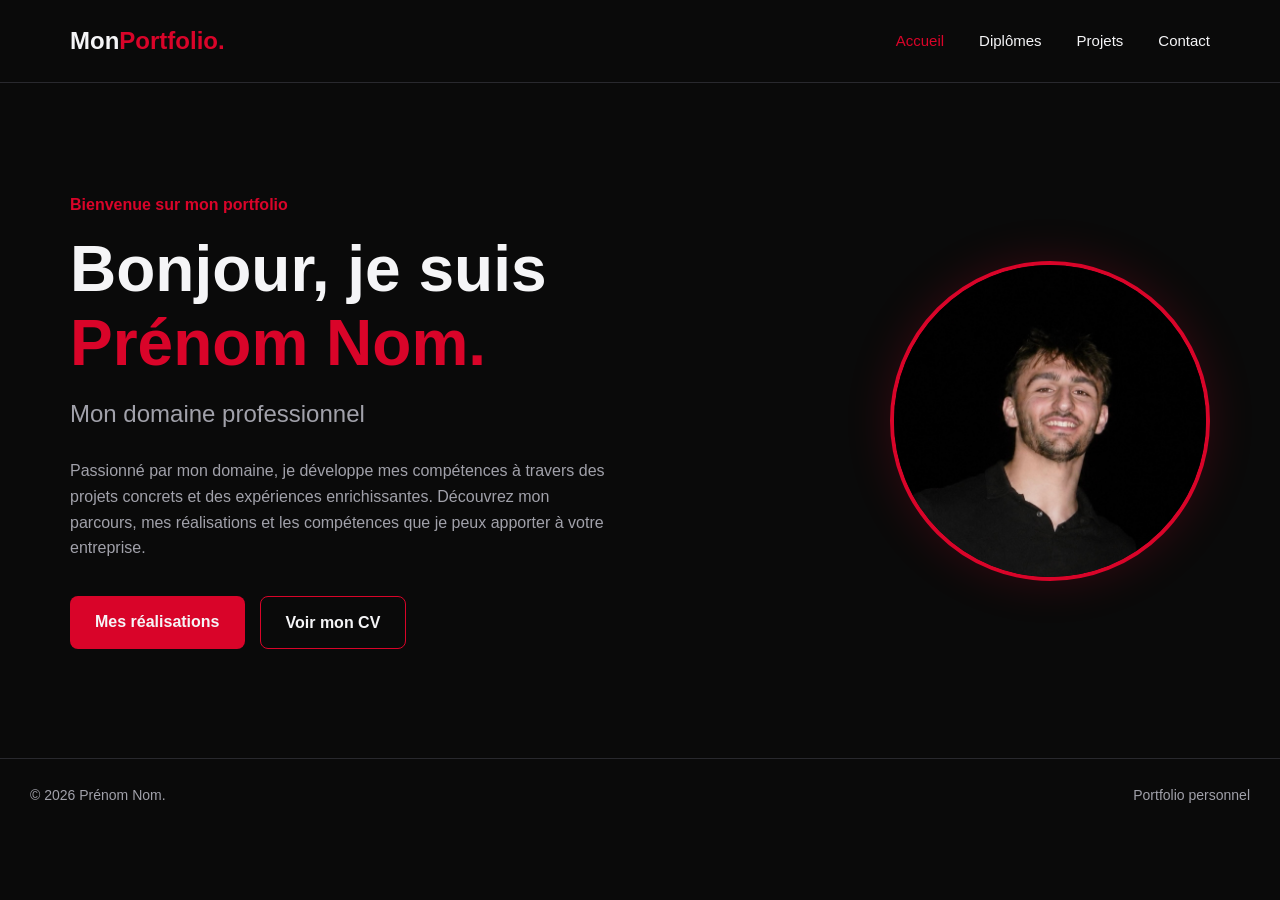
==== index.html @ cec52686 "first commit" ====
<!DOCTYPE html>
<html lang="fr">
<head>
  <meta charset="UTF-8">
  <meta name="viewport"
        content="width=device-width, initial-scale=1.0">

  <meta name="description"
        content="Découvrez mon portfolio, mes compétences et mes réalisations.">

  <title>Mon Portfolio | Accueil</title>

  <link rel="stylesheet" href="assets/css/style.css">
  <script src="assets/js/main.js" defer></script>
</head>

<body>

  <!-- NAVIGATION -->
  <header class="header">
    <nav class="navbar">
      <a href="index.html" class="logo">
        Mon<span>Portfolio.</span>
      </a>

      <button class="menu-toggle"
              type="button"
              aria-label="Ouvrir le menu"
              aria-expanded="false"
              aria-controls="nav-links">
        ☰
      </button>

      <ul class="nav-links" id="nav-links">
        <li><a href="index.html" class="active">Accueil</a></li>
        <li><a href="diplomes.html">Diplômes</a></li>
        <li><a href="projets.html">Projets</a></li>
        <li><a href="contact.html">Contact</a></li>
      </ul>
    </nav>
  </header>

  <!-- PRESENTATION -->
  <main>
    <section class="hero">

      <div class="hero-content">
        <p class="hero-intro">Bienvenue sur mon portfolio</p>

        <h1>
          Bonjour, je suis
          <span>Prénom Nom.</span>
        </h1>

        <h2>Mon domaine professionnel</h2>

        <p class="hero-description">
          Passionné par mon domaine, je développe
          mes compétences à travers des projets
          concrets et des expériences enrichissantes.

          Découvrez mon parcours, mes réalisations
          et les compétences que je peux apporter
          à votre entreprise.
        </p>

        <div class="hero-buttons">
          <a href="projets.html" class="btn btn-primary">
            Mes réalisations
          </a>

          <a href="assets/documents/cv.pdf"
             class="btn btn-outline"
             target="_blank"
             rel="noopener noreferrer">
            Voir mon CV
          </a>
        </div>
      </div>

      <div class="hero-image">
        <img src="assets/images/profil.jpg"
             alt="Portrait de Prénom Nom">
      </div>

    </section>
  </main>

  <!-- PIED DE PAGE -->
  <footer class="footer">
    <p>© <span id="year"></span> Prénom Nom.</p>
    <p>Portfolio personnel</p>
  </footer>

</body>
</html>
---- assets/css/style.css ----
:root {
  --bg-primary: #0a0a0a;
  --bg-secondary: #18181b;
  --accent: #d90429;
  --text-primary: #f5f5f7;
  --text-secondary: #a1a1aa;
  --border: #29292e;
}

body {
  margin: 0;
  background-color: var(--bg-primary);
  color: var(--text-primary);
  font-family: Arial, sans-serif;
}

a {
  color: var(--text-primary);
  text-decoration: none;
}

a:hover {
  color: var(--accent);
}

.btn-primary {
  background-color: var(--accent);
  color: #fff;
  padding: 12px 24px;
  border-radius: 8px;
  display: inline-block;
}

.profile-photo {
  width: 180px;
  height: 180px;
  object-fit: cover;
  border-radius: 50%;
  border: 3px solid var(--accent);
}



/* VARIABLES */
:root {
  --bg-primary: #0a0a0a;
  --bg-secondary: #18181b;
  --accent: #d90429;
  --text-primary: #f5f5f7;
  --text-secondary: #a1a1aa;
  --border: #29292e;
}

/* RESET */
* {
  margin: 0;
  padding: 0;
  box-sizing: border-box;
}

html {
  scroll-behavior: smooth;
}

body {
  background: var(--bg-primary);
  color: var(--text-primary);
  font-family: Arial, Helvetica, sans-serif;
  line-height: 1.6;
}

a {
  text-decoration: none;
  color: inherit;
}

/* NAVIGATION */
.header {
  border-bottom: 1px solid var(--border);
}

.navbar {
  max-width: 1200px;
  margin: auto;
  padding: 22px 30px;
  display: flex;
  justify-content: space-between;
  align-items: center;
}

.logo {
  font-size: 24px;
  font-weight: 800;
}

.logo span {
  color: var(--accent);
}

.nav-links {
  display: flex;
  list-style: none;
  gap: 35px;
}

.nav-links a {
  font-size: 15px;
  transition: color 0.3s;
}

.nav-links a:hover,
.nav-links a.active {
  color: var(--accent);
}

.menu-toggle {
  display: none;
}

/* HERO */
.hero {
  max-width: 1200px;
  min-height: 75vh;
  margin: auto;
  padding: 80px 30px;
  display: flex;
  align-items: center;
  justify-content: space-between;
  gap: 60px;
}

.hero-content {
  flex: 1;
}

.hero-intro {
  color: var(--accent);
  font-weight: 600;
  margin-bottom: 15px;
}

.hero h1 {
  font-size: clamp(36px, 5vw, 64px);
  line-height: 1.15;
  margin-bottom: 15px;
}

.hero h1 span {
  display: block;
  color: var(--accent);
}

.hero h2 {
  font-size: 24px;
  font-weight: 400;
  color: var(--text-secondary);
  margin-bottom: 25px;
}

.hero-description {
  max-width: 550px;
  color: var(--text-secondary);
  margin-bottom: 35px;
}

/* BOUTONS */
.hero-buttons {
  display: flex;
  gap: 15px;
  flex-wrap: wrap;
}

.btn {
  display: inline-block;
  padding: 13px 25px;
  border-radius: 8px;
  font-weight: 600;
  transition: 0.3s;
}

.btn-primary {
  background: var(--accent);
  color: var(--text-primary);
}

.btn-primary:hover {
  background: #b80322;
  transform: translateY(-3px);
}

.btn-outline {
  border: 1px solid var(--accent);
}

.btn-outline:hover {
  background: var(--accent);
  transform: translateY(-3px);
}

/* PHOTO */
.hero-image {
  flex: 0 0 320px;
  display: flex;
  justify-content: center;
}

.hero-image img {
  width: 320px;
  height: 320px;
  object-fit: cover;
  border-radius: 50%;
  border: 4px solid var(--accent);
  box-shadow: 0 0 45px rgba(217, 4, 41, 0.2);
}

/* FOOTER */
.footer {
  border-top: 1px solid var(--border);
  padding: 25px 30px;
  display: flex;
  justify-content: space-between;
  gap: 15px;
  color: var(--text-secondary);
  font-size: 14px;
}

/* RESPONSIVE */
@media (max-width: 768px) {
  .navbar {
    flex-wrap: wrap;
  }

  .menu-toggle {
    display: block;
    background: none;
    border: none;
    color: var(--text-primary);
    font-size: 28px;
    cursor: pointer;
  }

  .nav-links {
    display: none;
    flex-direction: column;
    width: 100%;
    gap: 15px;
    padding-top: 20px;
  }

  .nav-links.open {
    display: flex;
  }

  .hero {
    flex-direction: column-reverse;
    text-align: center;
    padding: 60px 20px;
    gap: 35px;
  }

  .hero-image {
    flex: none;
  }

  .hero-image img {
    width: 220px;
    height: 220px;
  }

  .hero-buttons {
    justify-content: center;
  }

  .footer {
    flex-direction: column;
    text-align: center;
  }
}

@media (prefers-reduced-motion: reduce) {
  html {
    scroll-behavior: auto;
  }

  .btn {
    transition: none;
  }
}
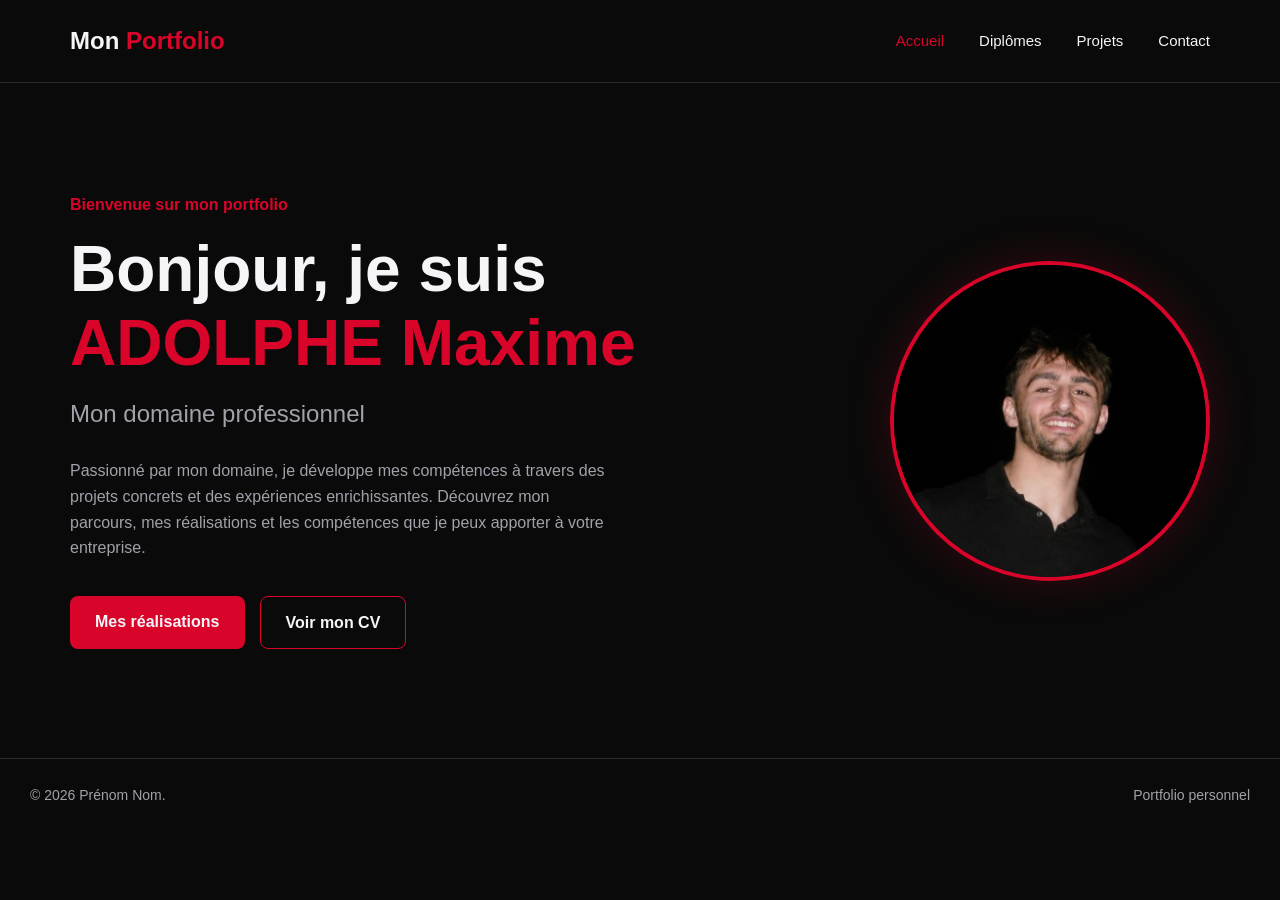
==== commit f4534565: "modification supp index" ====
--- a/index.html
+++ b/index.html
@@ -21,7 +21,7 @@
   <header class="header">
     <nav class="navbar">
       <a href="index.html" class="logo">
-        Mon<span>Portfolio.</span>
+        Mon<span> Portfolio</span>
       </a>
 
       <button class="menu-toggle"
@@ -50,7 +50,7 @@
 
         <h1>
           Bonjour, je suis
-          <span>Prénom Nom.</span>
+          <span>ADOLPHE Maxime</span>
         </h1>
 
         <h2>Mon domaine professionnel</h2>
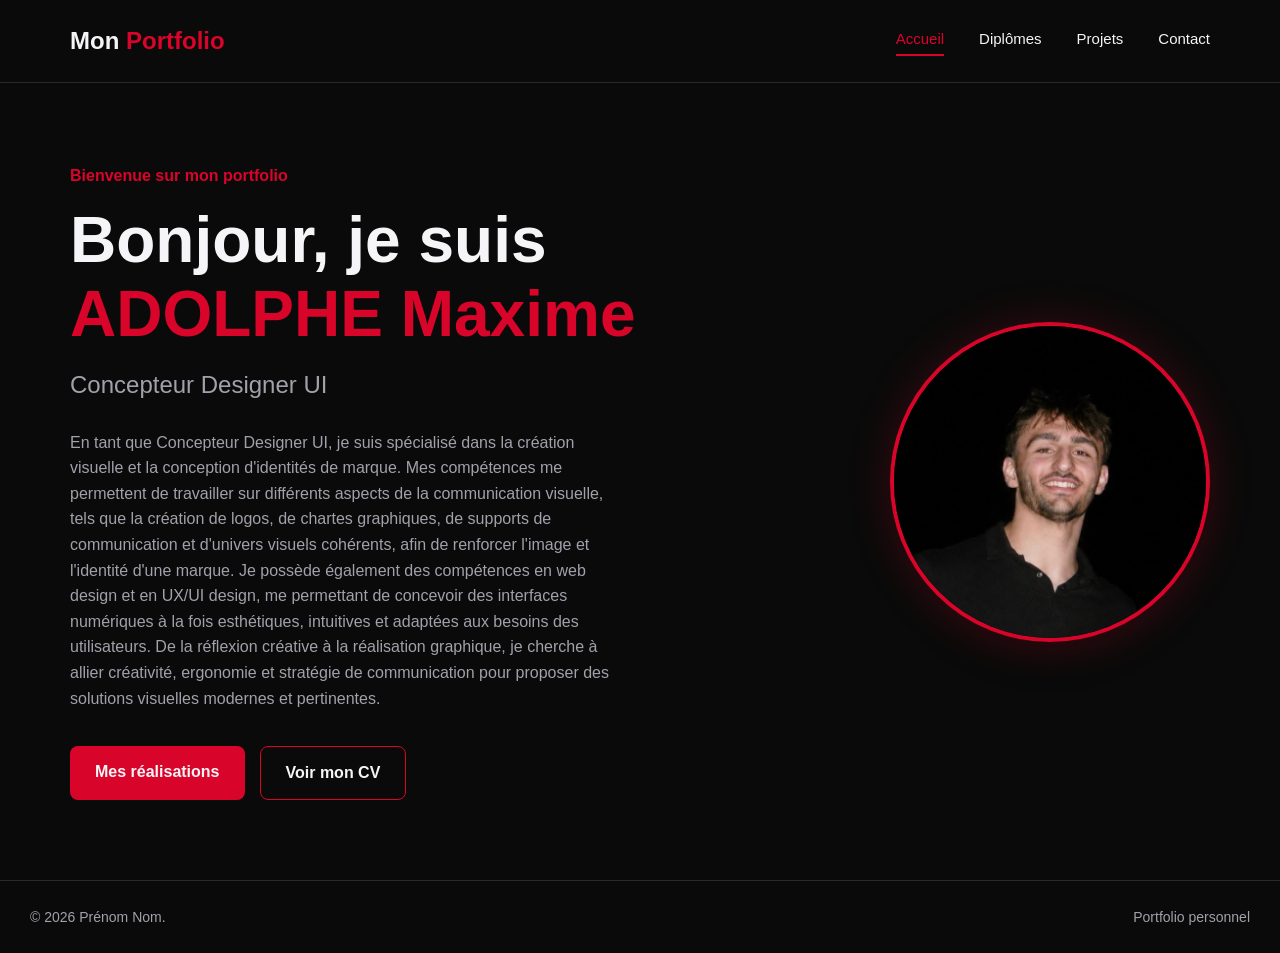
==== commit 1e72795f: "ajout des différentes pages + css" ====
--- a/index.html
+++ b/index.html
@@ -1,13 +1,11 @@
-
 <!DOCTYPE html>
 <html lang="fr">
+
 <head>
   <meta charset="UTF-8">
-  <meta name="viewport"
-        content="width=device-width, initial-scale=1.0">
+  <meta name="viewport" content="width=device-width, initial-scale=1.0">
 
-  <meta name="description"
-        content="Découvrez mon portfolio, mes compétences et mes réalisations.">
+  <meta name="description" content="Découvrez mon portfolio, mes compétences et mes réalisations.">
 
   <title>Mon Portfolio | Accueil</title>
 
@@ -24,11 +22,8 @@
         Mon<span> Portfolio</span>
       </a>
 
-      <button class="menu-toggle"
-              type="button"
-              aria-label="Ouvrir le menu"
-              aria-expanded="false"
-              aria-controls="nav-links">
+      <button class="menu-toggle" type="button" aria-label="Ouvrir le menu" aria-expanded="false"
+        aria-controls="nav-links">
         ☰
       </button>
 
@@ -53,16 +48,18 @@
           <span>ADOLPHE Maxime</span>
         </h1>
 
-        <h2>Mon domaine professionnel</h2>
+        <h2>Concepteur Designer UI</h2>
 
         <p class="hero-description">
-          Passionné par mon domaine, je développe
-          mes compétences à travers des projets
-          concrets et des expériences enrichissantes.
+          En tant que Concepteur Designer UI, je suis spécialisé dans la création visuelle et la conception
+          d'identités de marque. Mes compétences me permettent de travailler sur différents aspects de la communication
+          visuelle, tels que la création de logos, de chartes graphiques, de supports de communication et d'univers
+          visuels cohérents, afin de renforcer l'image et l'identité d'une marque.
 
-          Découvrez mon parcours, mes réalisations
-          et les compétences que je peux apporter
-          à votre entreprise.
+          Je possède également des compétences en web design et en UX/UI design, me permettant de concevoir des
+          interfaces numériques à la fois esthétiques, intuitives et adaptées aux besoins des utilisateurs. De la
+          réflexion créative à la réalisation graphique, je cherche à allier créativité, ergonomie et stratégie de
+          communication pour proposer des solutions visuelles modernes et pertinentes.
         </p>
 
         <div class="hero-buttons">
@@ -70,18 +67,14 @@
             Mes réalisations
           </a>
 
-          <a href="assets/documents/cv.pdf"
-             class="btn btn-outline"
-             target="_blank"
-             rel="noopener noreferrer">
+          <a href="assets/documents/cv.pdf" class="btn btn-outline" target="_blank" rel="noopener noreferrer">
             Voir mon CV
           </a>
         </div>
       </div>
 
       <div class="hero-image">
-        <img src="assets/images/profil.jpg"
-             alt="Portrait de Prénom Nom">
+        <img src="assets/images/profil.jpg" alt="Portrait de Prénom Nom">
       </div>
 
     </section>
@@ -94,4 +87,5 @@
   </footer>
 
 </body>
-</html>
+
+</html>
--- a/assets/css/style.css
+++ b/assets/css/style.css
@@ -287,3 +287,392 @@
     transition: none;
   }
 }
+
+
+/* ANIMATION DE LA PRESENTATION */
+@keyframes fadeUp {
+  from {
+    opacity: 0;
+    transform: translateY(35px);
+  }
+
+  to {
+    opacity: 1;
+    transform: translateY(0);
+  }
+}
+
+@keyframes fadeRight {
+  from {
+    opacity: 0;
+    transform: translateX(40px);
+  }
+
+  to {
+    opacity: 1;
+    transform: translateX(0);
+  }
+}
+
+@media (prefers-reduced-motion: no-preference) {
+  .hero-content {
+    animation: fadeUp 0.9s ease-out both;
+  }
+
+  .hero-image {
+    animation: fadeRight 1.1s ease-out both;
+  }
+}
+
+
+/* HALO LUMINEUX PHOTO */
+.hero-image {
+  position: relative;
+  isolation: isolate;
+}
+
+.hero-image::before {
+  content: "";
+  position: absolute;
+
+  width: 110%;
+  aspect-ratio: 1;
+  border-radius: 50%;
+
+  background: radial-gradient(
+    circle,
+    rgba(217, 4, 41, 0.28) 0%,
+    rgba(217, 4, 41, 0.08) 45%,
+    transparent 70%
+  );
+
+  filter: blur(22px);
+  z-index: -1;
+  pointer-events: none;
+}
+
+.hero-image img {
+  position: relative;
+  max-width: 100%;
+  transition:
+    transform 0.4s ease,
+    box-shadow 0.4s ease;
+}
+
+@media (hover: hover) {
+  .hero-image img:hover {
+    transform: scale(1.035);
+    box-shadow: 0 0 55px rgba(217, 4, 41, 0.35);
+  }
+}
+
+
+/* SOULIGNEMENT ANIME */
+.nav-links a {
+  position: relative;
+  display: inline-block;
+  padding-bottom: 5px;
+}
+
+.nav-links a::after {
+  content: "";
+  position: absolute;
+  left: 0;
+  bottom: 0;
+
+  width: 100%;
+  height: 2px;
+  background: var(--accent);
+
+  transform: scaleX(0);
+  transform-origin: left;
+  transition: transform 0.3s ease;
+}
+
+.nav-links a:hover::after,
+.nav-links a:focus-visible::after,
+.nav-links a.active::after {
+  transform: scaleX(1);
+}
+
+@media (prefers-reduced-motion: reduce) {
+  .nav-links a::after {
+    transition: none;
+  }
+}
+
+
+/* ===================================
+   PAGES INTERIEURES - DARK CRIMSON
+=================================== */
+
+.inner-page {
+  max-width: 1200px;
+  min-height: 75vh;
+  margin: 0 auto;
+  padding: 85px 30px 110px;
+}
+
+.page-heading {
+  max-width: 760px;
+  margin-bottom: 65px;
+}
+
+.section-label {
+  color: var(--accent);
+  font-size: 12px;
+  font-weight: 700;
+  letter-spacing: 2px;
+  text-transform: uppercase;
+  margin-bottom: 14px;
+}
+
+.page-heading h1 {
+  font-size: clamp(38px, 5vw, 64px);
+  line-height: 1.12;
+  margin-bottom: 24px;
+}
+
+.page-heading h1 span,
+.subsection h2 span {
+  color: var(--accent);
+}
+
+.page-heading > p:last-child {
+  color: var(--text-secondary);
+  font-size: 17px;
+  line-height: 1.8;
+}
+
+/* CARTES */
+.content-grid,
+.contact-grid {
+  display: grid;
+  grid-template-columns: repeat(2, minmax(0, 1fr));
+  gap: 24px;
+}
+
+.info-card,
+.project-card {
+  background: var(--bg-secondary);
+  border: 1px solid var(--border);
+  border-radius: 14px;
+  overflow: hidden;
+  transition:
+    transform 0.3s ease,
+    border-color 0.3s ease,
+    box-shadow 0.3s ease;
+}
+
+.info-card {
+  padding: 32px;
+}
+
+.info-card:hover,
+.project-card:hover {
+  transform: translateY(-5px);
+  border-color: var(--accent);
+  box-shadow: 0 15px 40px rgba(217, 4, 41, 0.1);
+}
+
+.info-card h2,
+.info-card h3,
+.project-card h2 {
+  color: var(--text-primary);
+  margin-bottom: 14px;
+}
+
+.info-card p,
+.project-card p {
+  color: var(--text-secondary);
+  line-height: 1.8;
+}
+
+.info-card .section-label,
+.project-card .section-label {
+  color: var(--accent);
+}
+
+/* FRISE CHRONOLOGIQUE */
+.timeline {
+  position: relative;
+  border-left: 2px solid var(--accent);
+  margin-left: 12px;
+  padding-left: 36px;
+}
+
+.timeline-item {
+  position: relative;
+  padding: 0 0 50px;
+}
+
+.timeline-item::before {
+  content: "";
+  position: absolute;
+  left: -45px;
+  top: 5px;
+  width: 14px;
+  height: 14px;
+  background: var(--accent);
+  border: 3px solid var(--bg-primary);
+  border-radius: 50%;
+  box-shadow: 0 0 15px rgba(217, 4, 41, 0.5);
+}
+
+.timeline-date {
+  color: var(--accent);
+  font-size: 14px;
+  font-weight: 700;
+}
+
+.timeline-item h2 {
+  margin: 10px 0;
+  font-size: 25px;
+}
+
+.timeline-school {
+  color: var(--text-primary);
+  font-weight: 600;
+  margin-bottom: 12px;
+}
+
+.timeline-item > p:last-of-type {
+  color: var(--text-secondary);
+  max-width: 700px;
+}
+
+.subsection {
+  margin-top: 65px;
+}
+
+.subsection h2 {
+  font-size: 32px;
+  margin-bottom: 28px;
+}
+
+/* ETIQUETTES */
+.tag-list {
+  display: flex;
+  flex-wrap: wrap;
+  gap: 9px;
+  margin-top: 20px;
+}
+
+.tag-list span {
+  padding: 6px 12px;
+  background: rgba(217, 4, 41, 0.1);
+  border: 1px solid rgba(217, 4, 41, 0.3);
+  border-radius: 6px;
+  color: var(--text-primary);
+  font-size: 12px;
+}
+
+/* PROJETS */
+.project-visual {
+  height: 210px;
+  background:
+    radial-gradient(circle at 75% 25%,
+      rgba(217, 4, 41, 0.25), transparent 55%),
+    #111114;
+  display: flex;
+  flex-direction: column;
+  justify-content: space-between;
+  padding: 25px;
+  color: var(--accent);
+  font-size: 12px;
+  letter-spacing: 2px;
+}
+
+.project-symbol {
+  font-size: 70px;
+  font-weight: 700;
+  align-self: flex-end;
+  line-height: 1;
+  opacity: 0.65;
+}
+
+.project-body {
+  padding: 30px;
+}
+
+.project-note,
+.contact-note {
+  font-size: 13px;
+  margin-top: 20px;
+}
+
+/* CONTACT */
+.contact-link,
+.contact-link:visited {
+  display: inline-block;
+  margin-top: 24px;
+  color: var(--accent);
+  font-weight: 700;
+}
+
+.contact-link:hover {
+  color: var(--text-primary);
+}
+
+.contact-grid {
+  grid-template-columns: repeat(3, minmax(0, 1fr));
+}
+
+/* ANIMATIONS */
+@media (prefers-reduced-motion: no-preference) {
+  .reveal {
+    animation: revealUp 0.75s ease both;
+  }
+
+  @keyframes revealUp {
+    from {
+      opacity: 0;
+      transform: translateY(25px);
+    }
+    to {
+      opacity: 1;
+      transform: translateY(0);
+    }
+  }
+}
+
+/* RESPONSIVE */
+@media (max-width: 900px) {
+  .contact-grid {
+    grid-template-columns: 1fr;
+  }
+}
+
+@media (max-width: 768px) {
+  .inner-page {
+    padding: 60px 20px 80px;
+  }
+
+  .page-heading {
+    margin-bottom: 45px;
+  }
+
+  .content-grid {
+    grid-template-columns: 1fr;
+  }
+
+  .timeline {
+    padding-left: 25px;
+  }
+
+  .timeline-item::before {
+    left: -34px;
+  }
+
+  .info-card,
+  .project-body {
+    padding: 24px;
+  }
+}
+
+@media (prefers-reduced-motion: reduce) {
+  .info-card,
+  .project-card {
+    transition: none;
+  }
+}
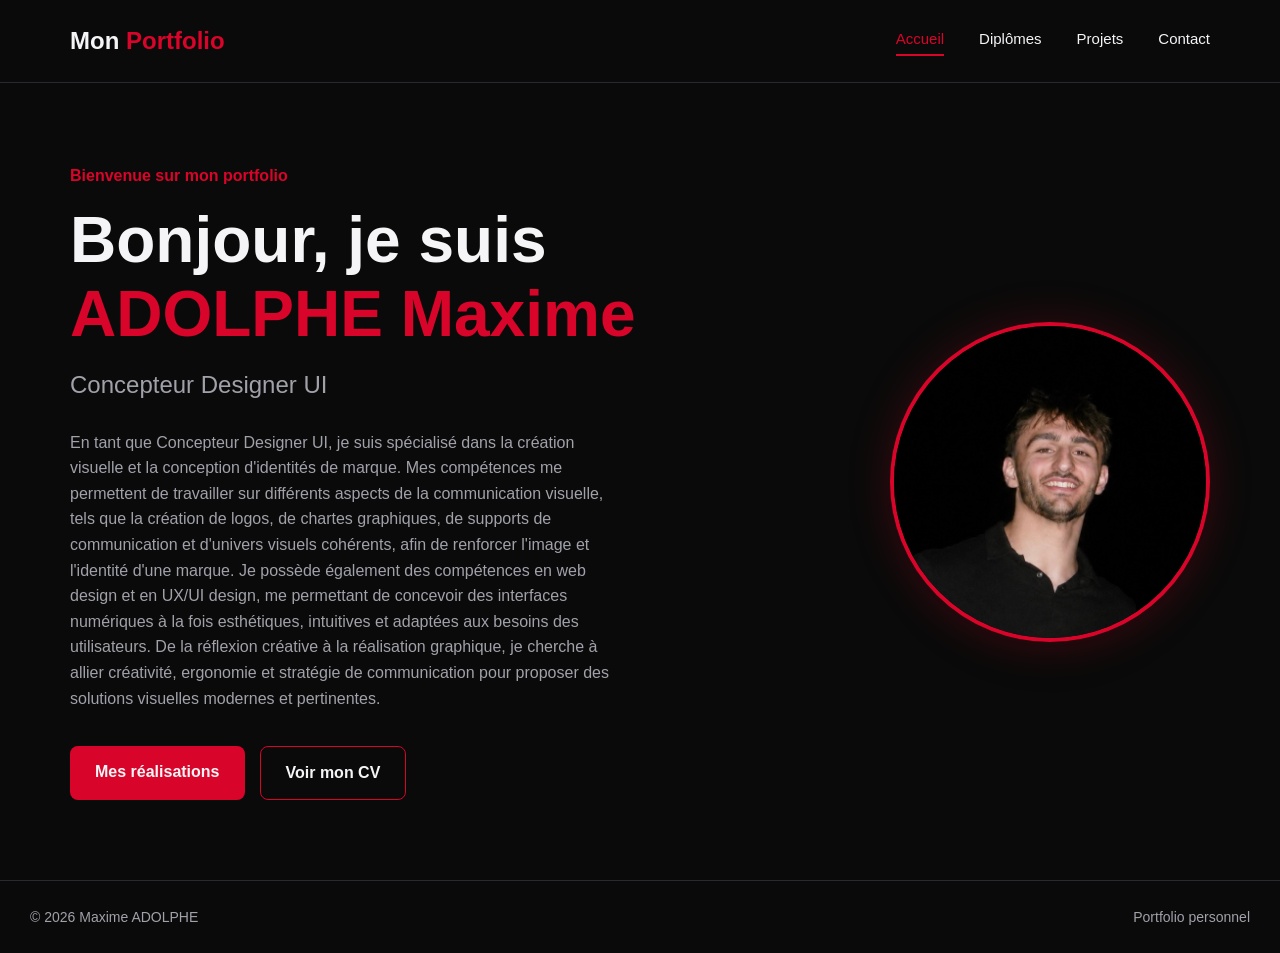
==== commit 57f64be4: "ajout css supp" ====
--- a/index.html
+++ b/index.html
@@ -82,7 +82,7 @@
 
   <!-- PIED DE PAGE -->
   <footer class="footer">
-    <p>© <span id="year"></span> Prénom Nom.</p>
+    <p>© <span id="year"></span> Maxime ADOLPHE</p>
     <p>Portfolio personnel</p>
   </footer>
 
--- a/assets/css/style.css
+++ b/assets/css/style.css
@@ -676,3 +676,143 @@
     transition: none;
   }
 }
+
+
+/* DARK CRIMSON — FINITIONS DES PAGES INTERIEURES
+   Ajouter à la FIN de assets/css/style.css */
+
+/* Fond discret et titres */
+.inner-page {
+  position: relative;
+  isolation: isolate;
+  background: radial-gradient(ellipse 65% 340px at 85% 0%, rgba(217,4,41,.085), transparent 75%);
+}
+.page-heading { position: relative; }
+.page-heading::before {
+  content: "";
+  display: block;
+  width: 44px;
+  height: 3px;
+  margin-bottom: 24px;
+  border-radius: 3px;
+  background: var(--accent);
+  box-shadow: 0 0 20px rgba(217,4,41,.4);
+}
+.page-heading h1 { letter-spacing: -.035em; text-wrap: balance; }
+.page-heading > p:last-child { max-width: 65ch; }
+
+/* Cartes : profondeur, mouvement et lisibilité */
+.info-card, .project-card {
+  position: relative;
+  background: linear-gradient(145deg, #1b1b1f, #111114);
+  border: 1px solid #34343a;
+  box-shadow: 0 12px 35px rgba(0,0,0,.18);
+}
+.info-card::before, .project-card::before {
+  content: "";
+  position: absolute;
+  inset: 0 auto 0 0;
+  width: 3px;
+  background: var(--accent);
+  opacity: 0;
+  transition: opacity .25s ease;
+  pointer-events: none;
+  z-index: 1;
+}
+.info-card:hover::before, .project-card:hover::before,
+.info-card:focus-within::before, .project-card:focus-within::before { opacity: 1; }
+.info-card:hover, .project-card:hover,
+.info-card:focus-within, .project-card:focus-within {
+  border-color: rgba(217,4,41,.8);
+  box-shadow: 0 18px 42px rgba(0,0,0,.35), 0 0 28px rgba(217,4,41,.08);
+}
+
+/* Frise des diplômes */
+.timeline { border-left-color: rgba(217,4,41,.65); }
+.timeline-item { padding-bottom: 56px; }
+.timeline-item:last-child { padding-bottom: 0; }
+.timeline-item::before { box-shadow: 0 0 0 4px rgba(217,4,41,.12), 0 0 18px rgba(217,4,41,.4); }
+.timeline-item h2 { color: var(--text-primary); line-height: 1.3; }
+.timeline-school { color: #d7d7dd; }
+.timeline-item > p { line-height: 1.8; }
+.subsection { padding-top: 24px; border-top: 1px solid var(--border); }
+
+/* Tags de compétences */
+.tag-list span {
+  background: rgba(217,4,41,.12);
+  border-color: rgba(217,4,41,.36);
+  color: var(--text-primary);
+  font-weight: 500;
+}
+
+/* Réalisations */
+.projects-grid { align-items: stretch; }
+.project-card { display: flex; flex-direction: column; }
+.project-visual {
+  position: relative;
+  overflow: hidden;
+  background:
+    linear-gradient(135deg, transparent 48%, rgba(217,4,41,.09) 49%, transparent 51%),
+    radial-gradient(circle at 80% 25%, rgba(217,4,41,.24), transparent 55%),
+    #111114;
+}
+.project-visual::after {
+  content: "";
+  position: absolute;
+  width: 160px;
+  height: 160px;
+  border: 1px solid rgba(217,4,41,.3);
+  border-radius: 50%;
+  right: -60px;
+  bottom: -80px;
+  pointer-events: none;
+}
+.project-symbol { transition: transform .35s ease; }
+.project-card:hover .project-symbol { transform: translateY(-6px) rotate(-5deg); }
+.project-body { display: flex; flex-direction: column; flex: 1; }
+.project-body .tag-list { margin-top: auto; padding-top: 20px; }
+.project-note { color: #b6b6c0; }
+
+/* Liens de contact : toujours lisibles */
+.contact-link, .contact-link:visited {
+  color: #ff526e;
+  text-decoration: underline;
+  text-decoration-color: rgba(255,82,110,.4);
+  text-underline-offset: 5px;
+  transition: color .2s ease, text-decoration-color .2s ease;
+}
+.contact-link:hover, .contact-link:focus-visible {
+  color: var(--text-primary);
+  text-decoration-color: var(--accent);
+}
+.contact-link:focus-visible, .nav-links a:focus-visible {
+  outline: 2px solid var(--accent);
+  outline-offset: 5px;
+  border-radius: 2px;
+}
+
+/* Boutons de la page d'accueil : texte blanc même au survol */
+.btn-primary, .btn-primary:visited, .btn-primary:hover, .btn-primary:focus-visible,
+.btn-outline, .btn-outline:visited, .btn-outline:hover, .btn-outline:focus-visible {
+  color: #f5f5f7;
+}
+
+/* Ecrans intermédiaires et mobiles */
+@media (max-width: 900px) {
+  .content-grid { grid-template-columns: repeat(2, minmax(0,1fr)); }
+  .contact-grid { grid-template-columns: 1fr; }
+}
+@media (max-width: 768px) {
+  .content-grid, .projects-grid { grid-template-columns: 1fr; }
+  .inner-page { padding: 56px 20px 80px; }
+  .page-heading { margin-bottom: 42px; }
+  .page-heading h1 { overflow-wrap: anywhere; }
+  .timeline { margin-left: 9px; padding-left: 25px; }
+  .timeline-item::before { left: -34px; }
+  .project-visual { height: 185px; }
+}
+@media (prefers-reduced-motion: reduce) {
+  .info-card, .project-card, .project-symbol, .contact-link,
+  .info-card::before, .project-card::before { transition: none; }
+  .info-card:hover, .project-card:hover { transform: none; }
+}
